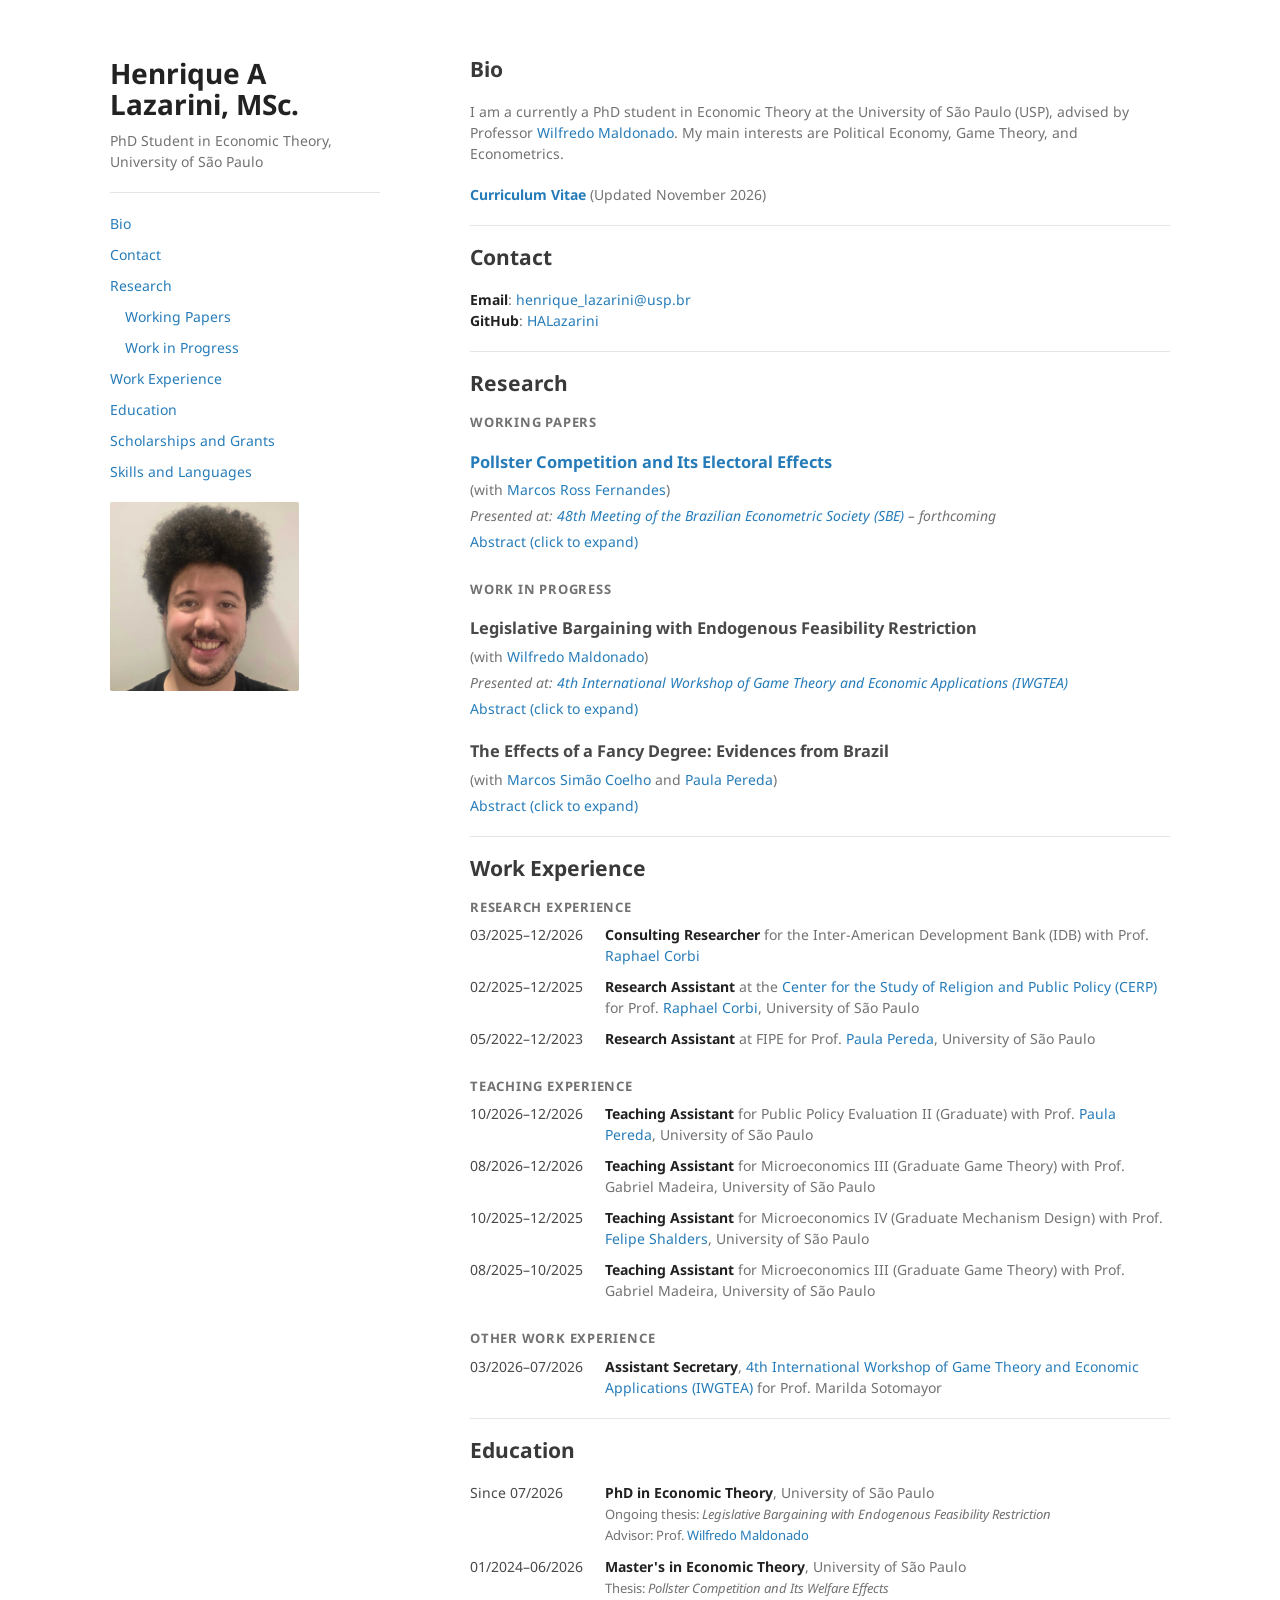
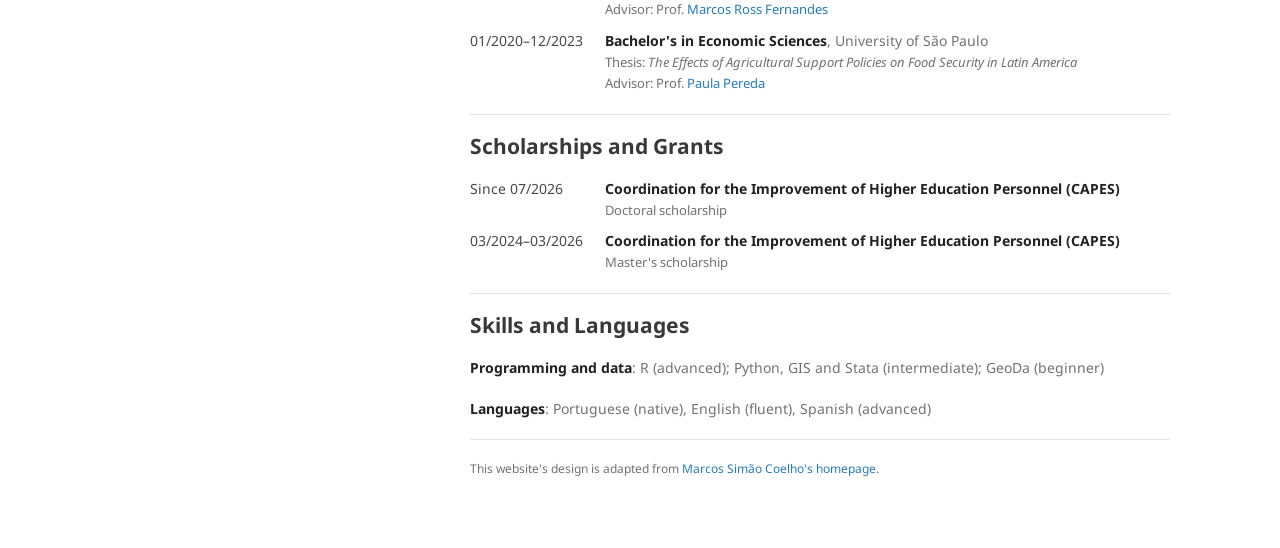
==== index.html @ 3ca2d416 "Add files via upload" ====
<!DOCTYPE html>
<html lang="en">
<head>
  <meta charset="UTF-8">
  <meta http-equiv="x-ua-compatible" content="IE=edge">
  <meta name="viewport" content="width=device-width,initial-scale=1">
  <title>Henrique Albuquerque Lazarini | Economics, University of São Paulo</title>
  <meta name="description" content="Henrique Albuquerque Lazarini (Henrique Lazarini), PhD student in Economic Theory at the University of São Paulo.">
  <meta name="author" content="Henrique Albuquerque Lazarini">
  <link rel="canonical" href="https://halazarini.github.io/">

  <!-- Link previews (WhatsApp, LinkedIn, e-mail, etc.) -->
  <meta property="og:type" content="profile">
  <meta property="og:title" content="Henrique Albuquerque Lazarini | Economics">
  <meta property="og:description" content="PhD student in Economic Theory at the University of São Paulo.">
  <meta property="og:url" content="https://halazarini.github.io/">
  <meta property="og:image" content="https://halazarini.github.io/images/photo.jpg">
  <meta property="og:image:alt" content="Photo of Henrique Albuquerque Lazarini">
  <meta property="og:locale" content="en_US">
  <meta property="profile:first_name" content="Henrique">
  <meta property="profile:last_name" content="Albuquerque Lazarini">
  <meta name="twitter:card" content="summary">

  <!-- Structured data: tells search engines this page is about a person, and which name variants refer to the same person -->
  <script type="application/ld+json">
  {
    "@context": "https://schema.org",
    "@type": "ProfilePage",
    "url": "https://halazarini.github.io/",
    "mainEntity": {
      "@type": "Person",
      "name": "Henrique Albuquerque Lazarini",
      "alternateName": ["Henrique Lazarini", "Henrique A. Lazarini", "Henrique A Lazarini"],
      "givenName": "Henrique",
      "additionalName": "Albuquerque",
      "familyName": "Lazarini",
      "url": "https://halazarini.github.io/",
      "image": "https://halazarini.github.io/images/photo.jpg",
      "email": "mailto:henrique_lazarini@usp.br",
      "jobTitle": "PhD student in Economic Theory",
      "affiliation": {
        "@type": "CollegeOrUniversity",
        "name": "University of São Paulo",
        "alternateName": "USP",
        "url": "https://www.usp.br/"
      },
      "sameAs": ["https://github.com/HALazarini"]
    }
  }
  </script>
  <link rel="preconnect" href="https://fonts.googleapis.com">
  <link rel="preconnect" href="https://fonts.gstatic.com" crossorigin>
  <link rel="stylesheet" href="https://fonts.googleapis.com/css2?family=Noto+Sans:ital,wght@0,400;0,700;1,400;1,700&display=swap">
  <link rel="stylesheet" href="css/style.css">
</head>
<body>
<div class="wrapper">

  <!-- ================= SIDEBAR ================= -->
  <header>
    <h1>Henrique A<br>Lazarini, MSc.</h1>
    <p class="subtitle">PhD Student in Economic Theory, University of São Paulo</p>
    <hr>
    <p class="contactinfo"><a href="#bio">Bio</a></p>
    <p class="contactinfo"><a href="#contact">Contact</a></p>
    <p class="contactinfo"><a href="#research">Research</a></p>
    <p class="contactinfo sub"><a href="#workingpapers">Working Papers</a></p>
    <p class="contactinfo sub"><a href="#workinprogress">Work in Progress</a></p>
    <p class="contactinfo"><a href="#workexperience">Work Experience</a></p>
    <p class="contactinfo"><a href="#education">Education</a></p>
    <p class="contactinfo"><a href="#grants">Scholarships and Grants</a></p>
    <p class="lastcontactinfo"><a href="#skills">Skills and Languages</a></p>
    <!-- Put your photo at images/photo.jpg; the placeholder shows until then. -->
    <img class="headshot" src="images/photo.jpg" alt="Photo of Henrique Albuquerque Lazarini"
         onerror="this.onerror=null; this.src='images/photo-placeholder.svg';">
  </header>

  <!-- ================= CONTENT ================= -->
  <section>

    <h2 id="bio">Bio</h2>
    <!-- ===== WRITE YOUR BIO HERE ===== -->
    <p>I am a currently a PhD student in Economic Theory at the University of São Paulo (USP), advised by Professor <a href="https://sites.google.com/site/wilfredoflmaldonado/">Wilfredo Maldonado</a>. My main interests are Political Economy, Game Theory, and Econometrics.</p>
    </p></p>
    <p><strong><a href="https://drive.google.com/file/d/1XtCgX0WB6j9g_OZcpE9OAPvEOM532tFK/view?usp=drive_link" target="_blank">Curriculum Vitae</a></strong> (Updated November 2026)</p>

    <hr>

    <h2 id="contact">Contact</h2>
    <p>
      <strong>Email</strong>: <a href="mailto:henrique_lazarini@usp.br">henrique_lazarini@usp.br</a><br>
      <strong>GitHub</strong>: <a href="https://github.com/HALazarini">HALazarini</a>
    </p>

    <hr>

    <h2 id="research">Research</h2>

    <h3 class="subhead" id="workingpapers">Working Papers</h3>

    <div class="paper">
      <h4><a href="https://drive.google.com/file/d/1AymJAS8ayGj6aJN8TbEg-DehqM7tTcoS/view?usp=sharing" target="_blank">Pollster Competition and Its Electoral Effects</a></h4>
      <p>(with <a href="https://sites.google.com/site/mrossfernandes/home">Marcos Ross Fernandes</a>)</p>
      <p><em>Presented at: <a href="https://sbe.org.br/en/encontros/48">48th Meeting of the Brazilian Econometric Society (SBE)</a> – forthcoming</em></p>
      <p><button class="abs-toggle" aria-expanded="false" aria-controls="abs-pollster">Abstract<span class="hint"> (click to expand)</span></button><span class="abstract" id="abs-pollster">: Pollsters are often cited as main players during campaigns and as major trendsetters for electoral outcomes, but little study has been made to understand how they affected by market-forces. In this paper, we provide a partial equilibrium model to study how individual pollsters make rational decisions to maximize profit in response to market structures and how those decisions affect overall poll precision. We show that market equilibrium is not always efficient, especially in the presence of asymmetric cost parameters or correlation among polls. We analyze a policy intervention in which a minimum level of precision is required for polls to hit the market, and conclude that it can have significant effects on reallocating welfare, increasing efficiency, and changing market concentration. We then introduce the behavioral element of correlation neglect and show that there are parameters under which it induces pollsters to make more precise polls and ultimately increase welfare.<br>JEL Codes: D83, D72, D40.</span></p>
    </div>

    <h3 class="subhead" id="workinprogress">Work in Progress</h3>

    <div class="paper">
      <h4>Legislative Bargaining with Endogenous Feasibility Restriction</h4>
      <p>(with <a href="https://sites.google.com/site/wilfredoflmaldonado/">Wilfredo Maldonado</a>)</p>
      <p><em>Presented at: <a href="https://www.iwgtea.fea.usp.br/">4th International Workshop of Game Theory and Economic Applications (IWGTEA)</a></em></p>
      <p><button class="abs-toggle" aria-expanded="false" aria-controls="abs-legislative">Abstract<span class="hint"> (click to expand)</span></button><span class="abstract" id="abs-legislative">: This study proposes a legislative bargaining model in which allocations impact growth, hence impacting the size of the available budget in the future. Compared to the original bargaining models (Baron and Ferejohn, 1989; Baron, 1996; Rubinstein, 1982; Banks and Duggan, 2000), this model has three main contributions: it allows for the political process to impact growth, and it explains both small proposer premium and the existence of supermajorities. A simple example is provided to show that this framework can have small proposer premiums and supermajorities. A generalized version of the model is characterized, and under certain hypothesis equilibrium is proven to exist. Some conditions are described under which the solution might be unique. Extensions are also suggested. To the best of our knowledge, this model is the first to explicitly endogenize growth as a result of game-theoretic political interaction.<br>JEL Codes: D72, O43, D61, D71.</span></p>
    </div>

    <div class="paper">
      <h4>The Effects of a Fancy Degree: Evidences from Brazil</h4>
      <p>(with <a href="https://marcosscoelho.github.io/">Marcos Simão Coelho</a> and <a href="https://sites.google.com/site/paulapereda/home">Paula Pereda</a>)</p>
      <p><button class="abs-toggle" aria-expanded="false" aria-controls="abs-degree">Abstract<span class="hint"> (click to expand)</span></button><span class="abstract" id="abs-degree">: The value of higher education can be perceived through many different lenses. While there are important results on human capital accumulation and network connections, we propose studying the effects derived solely from graduating from a renowned university - a “prestige effect”. We use novel data to exploit the incorporation of the Engineering School of Lorena by the University of Sao Paulo, one of the most renowned universities in Latin America, in 2006; allowing us to compare the career paths of individuals who had been selected through the same screening procedure while entering university and were trained by the same pool of professors, but ended up receiving different degrees after graduating depending on whether they graduated before or after the incorporation. We propose a regression discontinuity design to compare the lifetime earnings of students that graduated close to the incorporation, and also apply an event study to understand possible heterogeneous effects over time. We expect to show that a renowned degree gives a good head-start in the graduate's early career, but since individuals in the control and treatment groups are not systematically different regarding background or human capital, their earnings should show some signs of convergence in their late career.<br>JEL Codes: I23, C24.</span></p>
    </div>

    <hr>

    <h2 id="workexperience">Work Experience</h2>

    <h3 class="subhead" id="experience">Research Experience</h3>
    <ul class="entries">
      <li><span class="year">03/2025–12/2026</span><div><strong>Consulting Researcher</strong> for the Inter-American Development Bank (IDB) with Prof. <a href="https://sites.google.com/site/raphaelcorbi/">Raphael Corbi</a></span></div></li>
      <li><span class="year">02/2025–12/2025</span><div><strong>Research Assistant</strong> at the <a href="https://sites.usp.br/cerp/">Center for the Study of Religion and Public Policy (CERP)</a> for Prof. <a href="https://sites.google.com/site/raphaelcorbi/">Raphael Corbi</a>, University of São Paulo</span></div></li>
      <li><span class="year">05/2022–12/2023</span><div><strong>Research Assistant</strong> at FIPE for Prof. <a href="https://sites.google.com/site/paulapereda/home">Paula Pereda</a>, University of São Paulo</span></div></li>
    </ul>

    <h3 class="subhead" id="teaching">Teaching Experience</h3>
    <ul class="entries">
      <li><span class="year">10/2026–12/2026</span><div><strong>Teaching Assistant</strong> for Public Policy Evaluation II (Graduate) with Prof. <a href="https://sites.google.com/site/paulapereda/home">Paula Pereda</a>, University of São Paulo</span></div></li>
      <li><span class="year">08/2026–12/2026</span><div><strong>Teaching Assistant</strong> for Microeconomics III (Graduate Game Theory) with Prof. Gabriel Madeira, University of São Paulo</span></div></li>
      <li><span class="year">10/2025–12/2025</span><div><strong>Teaching Assistant</strong> for Microeconomics IV (Graduate Mechanism Design) with Prof. <a href="https://sites.google.com/view/felipeshalders/home">Felipe Shalders</a>, University of São Paulo</span></div></li>
      <li><span class="year">08/2025–10/2025</span><div><strong>Teaching Assistant</strong> for Microeconomics III (Graduate Game Theory) with Prof. Gabriel Madeira, University of São Paulo</span></div></li>
    </ul>
    
    <h3 class="subhead" id="other">Other Work Experience</h3>
    <ul class="entries">
      <li><span class="year">03/2026–07/2026</span><div><strong>Assistant Secretary</strong>, <a href="https://www.iwgtea.fea.usp.br/">4th International Workshop of Game Theory and Economic Applications (IWGTEA)</a> for Prof. Marilda Sotomayor</span></div></li>
    </ul>

    <hr>

    <h2 id="education">Education</h2>
    <ul class="entries">
      <li><span class="year">Since 07/2026</span><div><strong>PhD in Economic Theory</strong>, University of São Paulo<br><span class="note">Ongoing thesis: <em>Legislative Bargaining with Endogenous Feasibility Restriction</em><br>Advisor: Prof. <a href="https://sites.google.com/site/wilfredoflmaldonado/">Wilfredo Maldonado</a></span></div></li>
      <li><span class="year">01/2024–06/2026</span><div><strong>Master's in Economic Theory</strong>, University of São Paulo<br><span class="note">Thesis: <em>Pollster Competition and Its Welfare Effects</em><br>Advisor: Prof. <a href="https://sites.google.com/site/mrossfernandes/home">Marcos Ross Fernandes</a></span></div></li>
      <li><span class="year">01/2020–12/2023</span><div><strong>Bachelor's in Economic Sciences</strong>, University of São Paulo<br><span class="note">Thesis: <em>The Effects of Agricultural Support Policies on Food Security in Latin America</em><br>Advisor: Prof. <a href="https://sites.google.com/site/paulapereda/home">Paula Pereda</a></span></div></li>
    </ul>

    <hr>

    <h2 id="grants">Scholarships and Grants</h2>
    <ul class="entries">
      <li><span class="year">Since 07/2026</span><div><strong>Coordination for the Improvement of Higher Education Personnel (CAPES)</strong><br><span class="note">Doctoral scholarship</span></div></li>
      <li><span class="year">03/2024–03/2026</span><div><strong>Coordination for the Improvement of Higher Education Personnel (CAPES)</strong><br><span class="note">Master's scholarship</span></div></li>
    </ul>

    <hr>

    <h2 id="skills">Skills and Languages</h2>
    <p>
      <strong>Programming and data</strong>: R (advanced); Python, GIS and Stata (intermediate); GeoDa (beginner)
    </p>
    <p>
      <strong>Languages</strong>: Portuguese (native), English (fluent), Spanish (advanced)
    </p>

    <hr>

    <p class="credits">This website's design is adapted from <a href="https://marcosscoelho.github.io/">Marcos Simão Coelho's homepage</a>.</p>

  </section>

  <footer></footer>
</div>
<script src="js/main.js"></script>
</body>
</html>
---- css/style.css ----
@charset "utf-8";

/* Layout and typography adapted from Gautam Rao's homepage
   (https://github.com/gautamrao/gautamrao.github.io), itself based on
   the GitHub Pages "Minimal" theme. */

body {
  background-color: #fff;
  padding: 50px;
  font: 400 14px/1.5 "Noto Sans", "Helvetica Neue", Helvetica, Arial, sans-serif;
  color: #727272;
}

h1, h2, h3, h4, h5, h6 { color: #222; margin: 0 0 20px; }
p, ul, ol, table, pre, dl { margin: 0 0 20px; }

h1, h2, h3 { line-height: 1.1; }
h1 { font-size: 28px; }
h2 { color: #393939; }
h3, h4, h5, h6 { color: #494949; }

a { color: #267cb9; text-decoration: none; }
a:hover, a:focus { color: #004466; }

strong { color: #222; font-weight: 700; }
small { font-size: 11px; }
img { max-width: 100%; }

hr { border: 0; background: #e5e5e5; height: 1px; margin: 20px 0; }

.wrapper { width: 1060px; margin: 0 auto; }

/* ---------- Left sidebar ---------- */

header {
  width: 270px;
  float: left;
  position: fixed;
  max-height: calc(100vh - 100px);
  overflow-y: auto;
  scrollbar-width: none;
  -webkit-font-smoothing: subpixel-antialiased;
}
header::-webkit-scrollbar { display: none; }

header h1 { margin-bottom: 10px; }
header .subtitle { margin: 0 0 20px; }

p.contactinfo { margin: 0 0 10px; }
p.lastcontactinfo { margin: 0 0 20px; }

header img.headshot { display: block; width: 70%; border-radius: 2px; }

/* ---------- Main content ---------- */

section { width: 700px; float: right; padding-bottom: 50px; }

/* Paper entries (same spacing as the original's inline styles) */
.paper h4 { font-size: 1.17em; margin: 20px 0 5px; }

/* Subcategory headings (e.g. "Working Papers" under "Research") */
h3.subhead {
  font-size: 13px;
  text-transform: uppercase;
  letter-spacing: 0.06em;
  color: #727272;
  margin: 30px 0 10px;
}
h2 + h3.subhead { margin-top: 0; }

/* Indented sub-items in the sidebar menu */
p.contactinfo.sub { margin-left: 15px; }
.paper p { margin: 0 0 5px; }

.abs-toggle {
  background: none;
  border: 0;
  padding: 0;
  font: inherit;
  color: #267cb9;
  cursor: pointer;
}
.abs-toggle:hover, .abs-toggle:focus { color: #004466; }
.abstract { display: none; }
.abstract.open { display: inline; }

/* CV-style list: year on the left, entry on the right */
ul.entries { list-style: none; padding: 0; margin: 0 0 20px; }
ul.entries li {
  display: grid;
  grid-template-columns: 120px 1fr;
  column-gap: 15px;
  margin-bottom: 10px;
}
ul.entries .year { color: #494949; white-space: nowrap; }
ul.entries .note { font-size: 13px; }

.credits { font-size: 12px; }

footer {
  width: 270px;
  float: left;
  position: fixed;
  bottom: 50px;
  -webkit-font-smoothing: subpixel-antialiased;
}

/* ---------- Responsive ---------- */

@media print, screen and (max-width: 1160px) {
  div.wrapper { width: auto; margin: 0; }
  header, section, footer { float: none; position: static; width: auto; }
  header { max-height: none; overflow: visible; }
  header img.headshot { width: 155px; }
  section {
    border: solid #e5e5e5;
    border-width: 1px 0;
    padding: 20px 0;
    margin: 0 0 20px;
  }
}

@media print, screen and (max-width: 720px) {
  body { overflow-wrap: break-word; }
}

@media print, screen and (max-width: 480px) {
  body { padding: 15px; }
  ul.entries li { grid-template-columns: 1fr; }
  ul.entries .year { font-size: 12px; }
}

@media print {
  body { padding: 0.4in; font-size: 12pt; color: #444; }
}
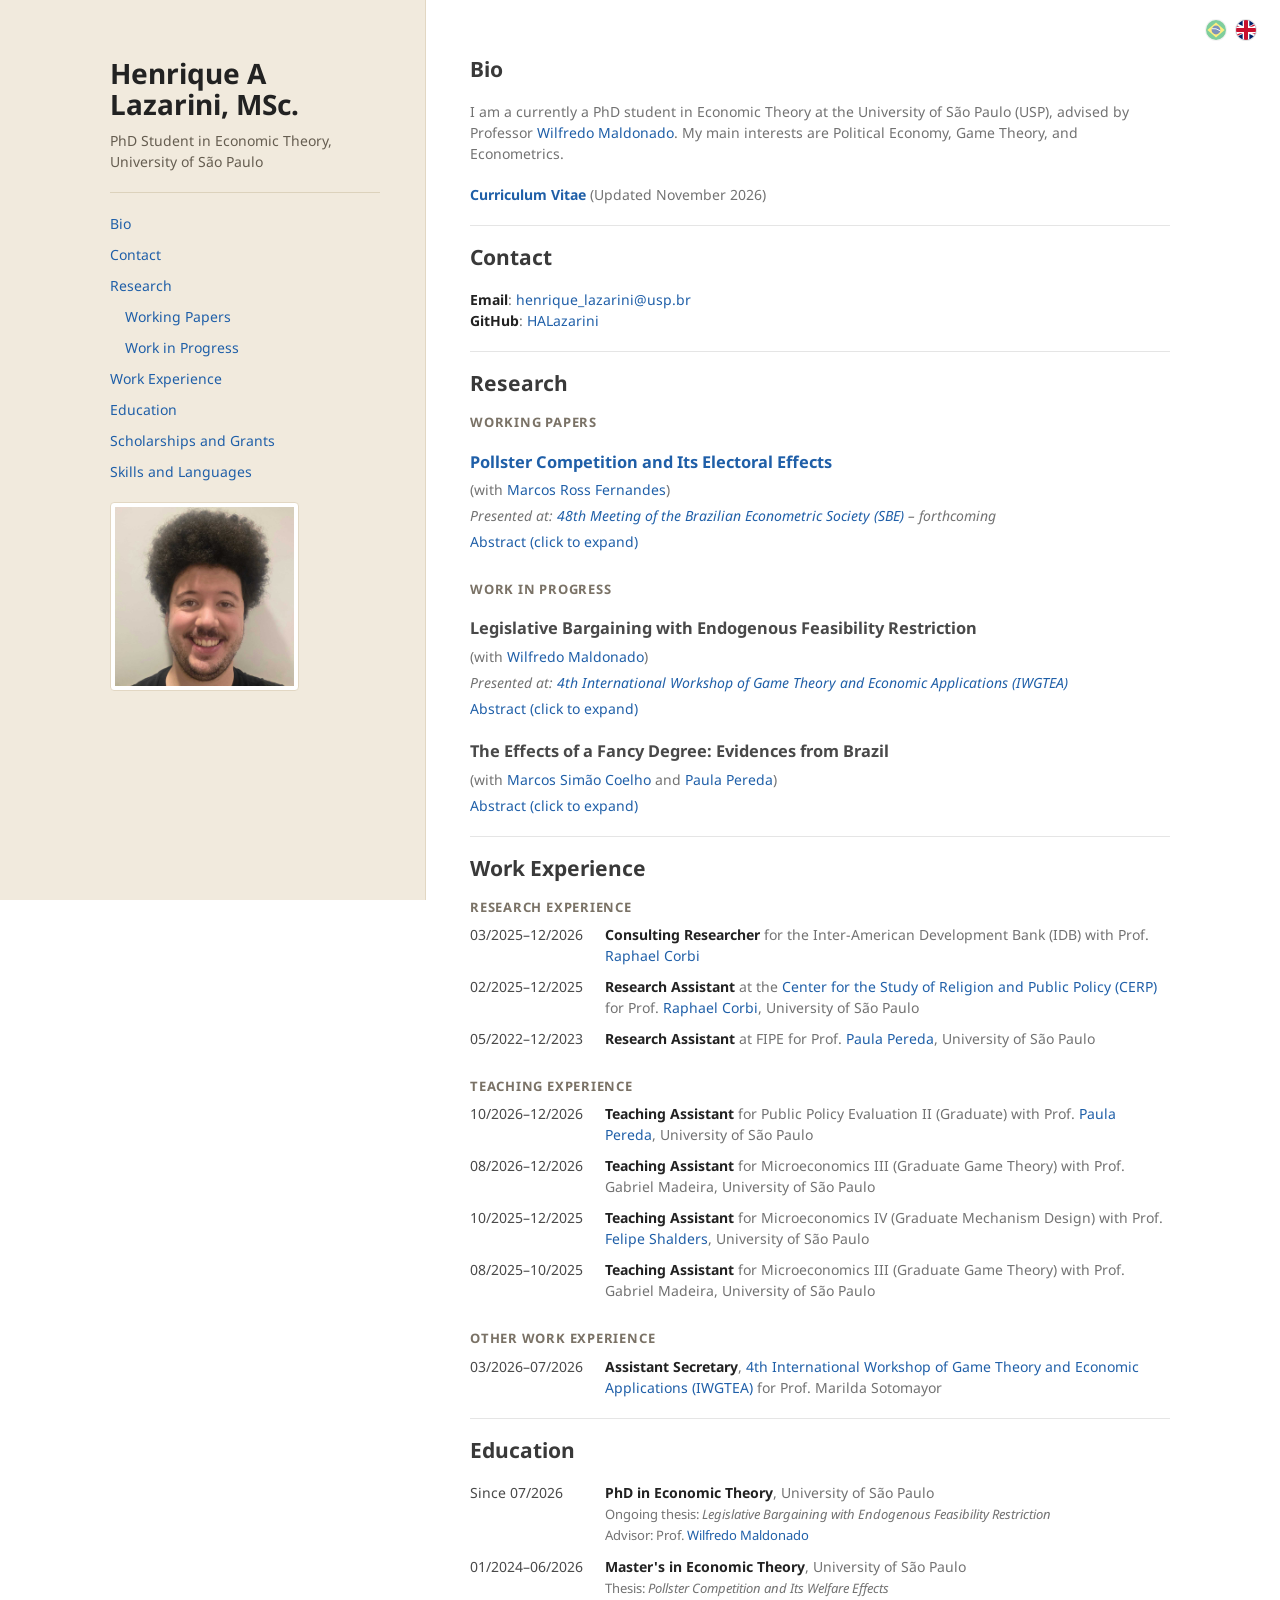
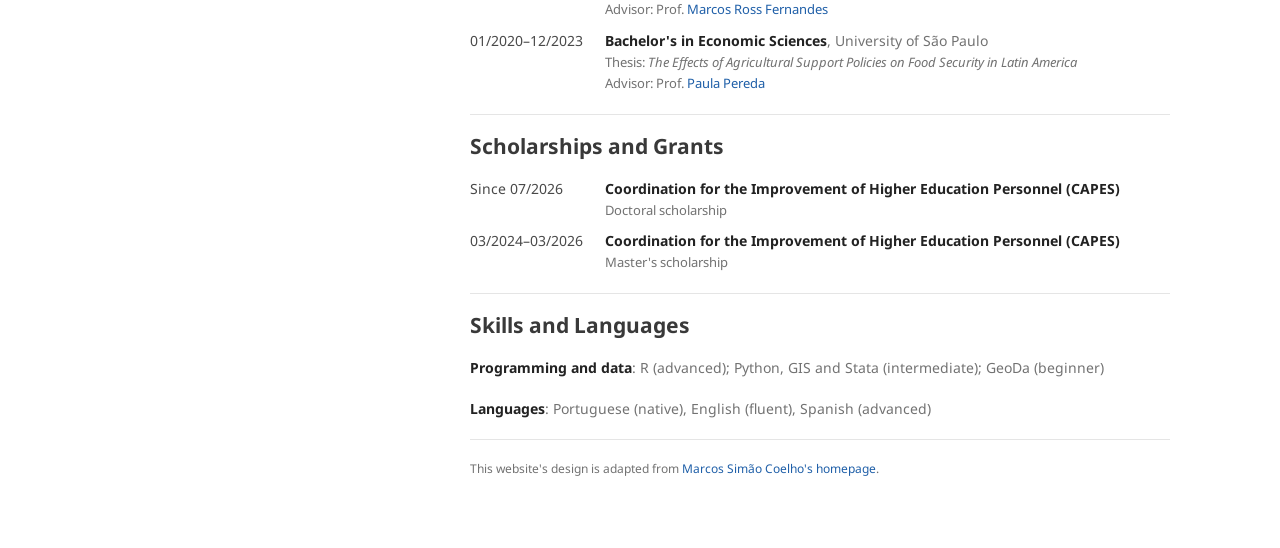
==== commit 60fe3863: "Add files via upload" ====
--- a/index.html
+++ b/index.html
@@ -1,184 +1,192 @@
-<!DOCTYPE html>
-<html lang="en">
-<head>
-  <meta charset="UTF-8">
-  <meta http-equiv="x-ua-compatible" content="IE=edge">
-  <meta name="viewport" content="width=device-width,initial-scale=1">
-  <title>Henrique Albuquerque Lazarini | Economics, University of São Paulo</title>
-  <meta name="description" content="Henrique Albuquerque Lazarini (Henrique Lazarini), PhD student in Economic Theory at the University of São Paulo.">
-  <meta name="author" content="Henrique Albuquerque Lazarini">
-  <link rel="canonical" href="https://halazarini.github.io/">
-
-  <!-- Link previews (WhatsApp, LinkedIn, e-mail, etc.) -->
-  <meta property="og:type" content="profile">
-  <meta property="og:title" content="Henrique Albuquerque Lazarini | Economics">
-  <meta property="og:description" content="PhD student in Economic Theory at the University of São Paulo.">
-  <meta property="og:url" content="https://halazarini.github.io/">
-  <meta property="og:image" content="https://halazarini.github.io/images/photo.jpg">
-  <meta property="og:image:alt" content="Photo of Henrique Albuquerque Lazarini">
-  <meta property="og:locale" content="en_US">
-  <meta property="profile:first_name" content="Henrique">
-  <meta property="profile:last_name" content="Albuquerque Lazarini">
-  <meta name="twitter:card" content="summary">
-
-  <!-- Structured data: tells search engines this page is about a person, and which name variants refer to the same person -->
-  <script type="application/ld+json">
-  {
-    "@context": "https://schema.org",
-    "@type": "ProfilePage",
-    "url": "https://halazarini.github.io/",
-    "mainEntity": {
-      "@type": "Person",
-      "name": "Henrique Albuquerque Lazarini",
-      "alternateName": ["Henrique Lazarini", "Henrique A. Lazarini", "Henrique A Lazarini"],
-      "givenName": "Henrique",
-      "additionalName": "Albuquerque",
-      "familyName": "Lazarini",
-      "url": "https://halazarini.github.io/",
-      "image": "https://halazarini.github.io/images/photo.jpg",
-      "email": "mailto:henrique_lazarini@usp.br",
-      "jobTitle": "PhD student in Economic Theory",
-      "affiliation": {
-        "@type": "CollegeOrUniversity",
-        "name": "University of São Paulo",
-        "alternateName": "USP",
-        "url": "https://www.usp.br/"
-      },
-      "sameAs": ["https://github.com/HALazarini"]
-    }
-  }
-  </script>
-  <link rel="preconnect" href="https://fonts.googleapis.com">
-  <link rel="preconnect" href="https://fonts.gstatic.com" crossorigin>
-  <link rel="stylesheet" href="https://fonts.googleapis.com/css2?family=Noto+Sans:ital,wght@0,400;0,700;1,400;1,700&display=swap">
-  <link rel="stylesheet" href="css/style.css">
-</head>
-<body>
-<div class="wrapper">
-
-  <!-- ================= SIDEBAR ================= -->
-  <header>
-    <h1>Henrique A<br>Lazarini, MSc.</h1>
-    <p class="subtitle">PhD Student in Economic Theory, University of São Paulo</p>
-    <hr>
-    <p class="contactinfo"><a href="#bio">Bio</a></p>
-    <p class="contactinfo"><a href="#contact">Contact</a></p>
-    <p class="contactinfo"><a href="#research">Research</a></p>
-    <p class="contactinfo sub"><a href="#workingpapers">Working Papers</a></p>
-    <p class="contactinfo sub"><a href="#workinprogress">Work in Progress</a></p>
-    <p class="contactinfo"><a href="#workexperience">Work Experience</a></p>
-    <p class="contactinfo"><a href="#education">Education</a></p>
-    <p class="contactinfo"><a href="#grants">Scholarships and Grants</a></p>
-    <p class="lastcontactinfo"><a href="#skills">Skills and Languages</a></p>
-    <!-- Put your photo at images/photo.jpg; the placeholder shows until then. -->
-    <img class="headshot" src="images/photo.jpg" alt="Photo of Henrique Albuquerque Lazarini"
-         onerror="this.onerror=null; this.src='images/photo-placeholder.svg';">
-  </header>
-
-  <!-- ================= CONTENT ================= -->
-  <section>
-
-    <h2 id="bio">Bio</h2>
-    <!-- ===== WRITE YOUR BIO HERE ===== -->
-    <p>I am a currently a PhD student in Economic Theory at the University of São Paulo (USP), advised by Professor <a href="https://sites.google.com/site/wilfredoflmaldonado/">Wilfredo Maldonado</a>. My main interests are Political Economy, Game Theory, and Econometrics.</p>
-    </p></p>
-    <p><strong><a href="https://drive.google.com/file/d/1XtCgX0WB6j9g_OZcpE9OAPvEOM532tFK/view?usp=drive_link" target="_blank">Curriculum Vitae</a></strong> (Updated November 2026)</p>
-
-    <hr>
-
-    <h2 id="contact">Contact</h2>
-    <p>
-      <strong>Email</strong>: <a href="mailto:henrique_lazarini@usp.br">henrique_lazarini@usp.br</a><br>
-      <strong>GitHub</strong>: <a href="https://github.com/HALazarini">HALazarini</a>
-    </p>
-
-    <hr>
-
-    <h2 id="research">Research</h2>
-
-    <h3 class="subhead" id="workingpapers">Working Papers</h3>
-
-    <div class="paper">
-      <h4><a href="https://drive.google.com/file/d/1AymJAS8ayGj6aJN8TbEg-DehqM7tTcoS/view?usp=sharing" target="_blank">Pollster Competition and Its Electoral Effects</a></h4>
-      <p>(with <a href="https://sites.google.com/site/mrossfernandes/home">Marcos Ross Fernandes</a>)</p>
-      <p><em>Presented at: <a href="https://sbe.org.br/en/encontros/48">48th Meeting of the Brazilian Econometric Society (SBE)</a> – forthcoming</em></p>
-      <p><button class="abs-toggle" aria-expanded="false" aria-controls="abs-pollster">Abstract<span class="hint"> (click to expand)</span></button><span class="abstract" id="abs-pollster">: Pollsters are often cited as main players during campaigns and as major trendsetters for electoral outcomes, but little study has been made to understand how they affected by market-forces. In this paper, we provide a partial equilibrium model to study how individual pollsters make rational decisions to maximize profit in response to market structures and how those decisions affect overall poll precision. We show that market equilibrium is not always efficient, especially in the presence of asymmetric cost parameters or correlation among polls. We analyze a policy intervention in which a minimum level of precision is required for polls to hit the market, and conclude that it can have significant effects on reallocating welfare, increasing efficiency, and changing market concentration. We then introduce the behavioral element of correlation neglect and show that there are parameters under which it induces pollsters to make more precise polls and ultimately increase welfare.<br>JEL Codes: D83, D72, D40.</span></p>
-    </div>
-
-    <h3 class="subhead" id="workinprogress">Work in Progress</h3>
-
-    <div class="paper">
-      <h4>Legislative Bargaining with Endogenous Feasibility Restriction</h4>
-      <p>(with <a href="https://sites.google.com/site/wilfredoflmaldonado/">Wilfredo Maldonado</a>)</p>
-      <p><em>Presented at: <a href="https://www.iwgtea.fea.usp.br/">4th International Workshop of Game Theory and Economic Applications (IWGTEA)</a></em></p>
-      <p><button class="abs-toggle" aria-expanded="false" aria-controls="abs-legislative">Abstract<span class="hint"> (click to expand)</span></button><span class="abstract" id="abs-legislative">: This study proposes a legislative bargaining model in which allocations impact growth, hence impacting the size of the available budget in the future. Compared to the original bargaining models (Baron and Ferejohn, 1989; Baron, 1996; Rubinstein, 1982; Banks and Duggan, 2000), this model has three main contributions: it allows for the political process to impact growth, and it explains both small proposer premium and the existence of supermajorities. A simple example is provided to show that this framework can have small proposer premiums and supermajorities. A generalized version of the model is characterized, and under certain hypothesis equilibrium is proven to exist. Some conditions are described under which the solution might be unique. Extensions are also suggested. To the best of our knowledge, this model is the first to explicitly endogenize growth as a result of game-theoretic political interaction.<br>JEL Codes: D72, O43, D61, D71.</span></p>
-    </div>
-
-    <div class="paper">
-      <h4>The Effects of a Fancy Degree: Evidences from Brazil</h4>
-      <p>(with <a href="https://marcosscoelho.github.io/">Marcos Simão Coelho</a> and <a href="https://sites.google.com/site/paulapereda/home">Paula Pereda</a>)</p>
-      <p><button class="abs-toggle" aria-expanded="false" aria-controls="abs-degree">Abstract<span class="hint"> (click to expand)</span></button><span class="abstract" id="abs-degree">: The value of higher education can be perceived through many different lenses. While there are important results on human capital accumulation and network connections, we propose studying the effects derived solely from graduating from a renowned university - a “prestige effect”. We use novel data to exploit the incorporation of the Engineering School of Lorena by the University of Sao Paulo, one of the most renowned universities in Latin America, in 2006; allowing us to compare the career paths of individuals who had been selected through the same screening procedure while entering university and were trained by the same pool of professors, but ended up receiving different degrees after graduating depending on whether they graduated before or after the incorporation. We propose a regression discontinuity design to compare the lifetime earnings of students that graduated close to the incorporation, and also apply an event study to understand possible heterogeneous effects over time. We expect to show that a renowned degree gives a good head-start in the graduate's early career, but since individuals in the control and treatment groups are not systematically different regarding background or human capital, their earnings should show some signs of convergence in their late career.<br>JEL Codes: I23, C24.</span></p>
-    </div>
-
-    <hr>
-
-    <h2 id="workexperience">Work Experience</h2>
-
-    <h3 class="subhead" id="experience">Research Experience</h3>
-    <ul class="entries">
-      <li><span class="year">03/2025–12/2026</span><div><strong>Consulting Researcher</strong> for the Inter-American Development Bank (IDB) with Prof. <a href="https://sites.google.com/site/raphaelcorbi/">Raphael Corbi</a></span></div></li>
-      <li><span class="year">02/2025–12/2025</span><div><strong>Research Assistant</strong> at the <a href="https://sites.usp.br/cerp/">Center for the Study of Religion and Public Policy (CERP)</a> for Prof. <a href="https://sites.google.com/site/raphaelcorbi/">Raphael Corbi</a>, University of São Paulo</span></div></li>
-      <li><span class="year">05/2022–12/2023</span><div><strong>Research Assistant</strong> at FIPE for Prof. <a href="https://sites.google.com/site/paulapereda/home">Paula Pereda</a>, University of São Paulo</span></div></li>
-    </ul>
-
-    <h3 class="subhead" id="teaching">Teaching Experience</h3>
-    <ul class="entries">
-      <li><span class="year">10/2026–12/2026</span><div><strong>Teaching Assistant</strong> for Public Policy Evaluation II (Graduate) with Prof. <a href="https://sites.google.com/site/paulapereda/home">Paula Pereda</a>, University of São Paulo</span></div></li>
-      <li><span class="year">08/2026–12/2026</span><div><strong>Teaching Assistant</strong> for Microeconomics III (Graduate Game Theory) with Prof. Gabriel Madeira, University of São Paulo</span></div></li>
-      <li><span class="year">10/2025–12/2025</span><div><strong>Teaching Assistant</strong> for Microeconomics IV (Graduate Mechanism Design) with Prof. <a href="https://sites.google.com/view/felipeshalders/home">Felipe Shalders</a>, University of São Paulo</span></div></li>
-      <li><span class="year">08/2025–10/2025</span><div><strong>Teaching Assistant</strong> for Microeconomics III (Graduate Game Theory) with Prof. Gabriel Madeira, University of São Paulo</span></div></li>
-    </ul>
-    
-    <h3 class="subhead" id="other">Other Work Experience</h3>
-    <ul class="entries">
-      <li><span class="year">03/2026–07/2026</span><div><strong>Assistant Secretary</strong>, <a href="https://www.iwgtea.fea.usp.br/">4th International Workshop of Game Theory and Economic Applications (IWGTEA)</a> for Prof. Marilda Sotomayor</span></div></li>
-    </ul>
-
-    <hr>
-
-    <h2 id="education">Education</h2>
-    <ul class="entries">
-      <li><span class="year">Since 07/2026</span><div><strong>PhD in Economic Theory</strong>, University of São Paulo<br><span class="note">Ongoing thesis: <em>Legislative Bargaining with Endogenous Feasibility Restriction</em><br>Advisor: Prof. <a href="https://sites.google.com/site/wilfredoflmaldonado/">Wilfredo Maldonado</a></span></div></li>
-      <li><span class="year">01/2024–06/2026</span><div><strong>Master's in Economic Theory</strong>, University of São Paulo<br><span class="note">Thesis: <em>Pollster Competition and Its Welfare Effects</em><br>Advisor: Prof. <a href="https://sites.google.com/site/mrossfernandes/home">Marcos Ross Fernandes</a></span></div></li>
-      <li><span class="year">01/2020–12/2023</span><div><strong>Bachelor's in Economic Sciences</strong>, University of São Paulo<br><span class="note">Thesis: <em>The Effects of Agricultural Support Policies on Food Security in Latin America</em><br>Advisor: Prof. <a href="https://sites.google.com/site/paulapereda/home">Paula Pereda</a></span></div></li>
-    </ul>
-
-    <hr>
-
-    <h2 id="grants">Scholarships and Grants</h2>
-    <ul class="entries">
-      <li><span class="year">Since 07/2026</span><div><strong>Coordination for the Improvement of Higher Education Personnel (CAPES)</strong><br><span class="note">Doctoral scholarship</span></div></li>
-      <li><span class="year">03/2024–03/2026</span><div><strong>Coordination for the Improvement of Higher Education Personnel (CAPES)</strong><br><span class="note">Master's scholarship</span></div></li>
-    </ul>
-
-    <hr>
-
-    <h2 id="skills">Skills and Languages</h2>
-    <p>
-      <strong>Programming and data</strong>: R (advanced); Python, GIS and Stata (intermediate); GeoDa (beginner)
-    </p>
-    <p>
-      <strong>Languages</strong>: Portuguese (native), English (fluent), Spanish (advanced)
-    </p>
-
-    <hr>
-
-    <p class="credits">This website's design is adapted from <a href="https://marcosscoelho.github.io/">Marcos Simão Coelho's homepage</a>.</p>
-
-  </section>
-
-  <footer></footer>
-</div>
-<script src="js/main.js"></script>
-</body>
-</html>
+<!DOCTYPE html>
+<html lang="en">
+<head>
+  <meta charset="UTF-8">
+  <meta http-equiv="x-ua-compatible" content="IE=edge">
+  <meta name="viewport" content="width=device-width,initial-scale=1">
+  <title>Henrique Albuquerque Lazarini | Economics, University of São Paulo</title>
+  <meta name="description" content="Henrique Albuquerque Lazarini (Henrique Lazarini), PhD student in Economic Theory at the University of São Paulo.">
+  <meta name="author" content="Henrique Albuquerque Lazarini">
+  <link rel="canonical" href="https://halazarini.github.io/">
+  <!-- Language versions: English (this file) and Portuguese (pt/index.html). Keep both in sync when editing. -->
+  <link rel="alternate" hreflang="en" href="https://halazarini.github.io/">
+  <link rel="alternate" hreflang="pt-BR" href="https://halazarini.github.io/pt/">
+  <link rel="alternate" hreflang="x-default" href="https://halazarini.github.io/">
+
+  <!-- Link previews (WhatsApp, LinkedIn, e-mail, etc.) -->
+  <meta property="og:type" content="profile">
+  <meta property="og:title" content="Henrique Albuquerque Lazarini | Economics">
+  <meta property="og:description" content="PhD student in Economic Theory at the University of São Paulo.">
+  <meta property="og:url" content="https://halazarini.github.io/">
+  <meta property="og:image" content="https://halazarini.github.io/images/photo.jpg">
+  <meta property="og:image:alt" content="Photo of Henrique Albuquerque Lazarini">
+  <meta property="og:locale" content="en_US">
+  <meta property="profile:first_name" content="Henrique">
+  <meta property="profile:last_name" content="Albuquerque Lazarini">
+  <meta name="twitter:card" content="summary">
+
+  <!-- Structured data: tells search engines this page is about a person, and which name variants refer to the same person -->
+  <script type="application/ld+json">
+  {
+    "@context": "https://schema.org",
+    "@type": "ProfilePage",
+    "url": "https://halazarini.github.io/",
+    "mainEntity": {
+      "@type": "Person",
+      "name": "Henrique Albuquerque Lazarini",
+      "alternateName": ["Henrique Lazarini", "Henrique A. Lazarini", "Henrique A Lazarini"],
+      "givenName": "Henrique",
+      "additionalName": "Albuquerque",
+      "familyName": "Lazarini",
+      "url": "https://halazarini.github.io/",
+      "image": "https://halazarini.github.io/images/photo.jpg",
+      "email": "mailto:henrique_lazarini@usp.br",
+      "jobTitle": "PhD student in Economic Theory",
+      "affiliation": {
+        "@type": "CollegeOrUniversity",
+        "name": "University of São Paulo",
+        "alternateName": "USP",
+        "url": "https://www.usp.br/"
+      },
+      "sameAs": ["https://github.com/HALazarini"]
+    }
+  }
+  </script>
+  <link rel="preconnect" href="https://fonts.googleapis.com">
+  <link rel="preconnect" href="https://fonts.gstatic.com" crossorigin>
+  <link rel="stylesheet" href="https://fonts.googleapis.com/css2?family=Noto+Sans:ital,wght@0,400;0,700;1,400;1,700&display=swap">
+  <link rel="stylesheet" href="css/style.css">
+</head>
+<body>
+<!-- Language toggle (top-right corner) -->
+<nav class="lang-toggle" aria-label="Language">
+  <a href="pt/index.html" hreflang="pt-BR" lang="pt-BR" aria-label="Português" title="Português"><img src="images/flag-br.svg" alt=""></a>
+  <a href="index.html" hreflang="en" aria-label="English" title="English" aria-current="true"><img src="images/flag-en.svg" alt=""></a>
+</nav>
+<div class="wrapper">
+
+  <!-- ================= SIDEBAR ================= -->
+  <header>
+    <h1>Henrique A<br>Lazarini, MSc.</h1>
+    <p class="subtitle">PhD Student in Economic Theory, University of São Paulo</p>
+    <hr>
+    <p class="contactinfo"><a href="#bio">Bio</a></p>
+    <p class="contactinfo"><a href="#contact">Contact</a></p>
+    <p class="contactinfo"><a href="#research">Research</a></p>
+    <p class="contactinfo sub"><a href="#workingpapers">Working Papers</a></p>
+    <p class="contactinfo sub"><a href="#workinprogress">Work in Progress</a></p>
+    <p class="contactinfo"><a href="#workexperience">Work Experience</a></p>
+    <p class="contactinfo"><a href="#education">Education</a></p>
+    <p class="contactinfo"><a href="#grants">Scholarships and Grants</a></p>
+    <p class="lastcontactinfo"><a href="#skills">Skills and Languages</a></p>
+    <!-- Put your photo at images/photo.jpg; the placeholder shows until then. -->
+    <img class="headshot" src="images/photo.jpg" alt="Photo of Henrique Albuquerque Lazarini"
+         onerror="this.onerror=null; this.src='images/photo-placeholder.svg';">
+  </header>
+
+  <!-- ================= CONTENT ================= -->
+  <section>
+
+    <h2 id="bio">Bio</h2>
+    <!-- ===== WRITE YOUR BIO HERE ===== -->
+    <p>I am a currently a PhD student in Economic Theory at the University of São Paulo (USP), advised by Professor <a href="https://sites.google.com/site/wilfredoflmaldonado/">Wilfredo Maldonado</a>. My main interests are Political Economy, Game Theory, and Econometrics.</p>
+    <p><strong><a href="https://drive.google.com/file/d/1XtCgX0WB6j9g_OZcpE9OAPvEOM532tFK/view?usp=drive_link" target="_blank">Curriculum Vitae</a></strong> (Updated November 2026)</p>
+
+    <hr>
+
+    <h2 id="contact">Contact</h2>
+    <p>
+      <strong>Email</strong>: <a href="mailto:henrique_lazarini@usp.br">henrique_lazarini@usp.br</a><br>
+      <strong>GitHub</strong>: <a href="https://github.com/HALazarini">HALazarini</a>
+    </p>
+
+    <hr>
+
+    <h2 id="research">Research</h2>
+
+    <h3 class="subhead" id="workingpapers">Working Papers</h3>
+
+    <div class="paper">
+      <h4><a href="https://drive.google.com/file/d/1AymJAS8ayGj6aJN8TbEg-DehqM7tTcoS/view?usp=sharing" target="_blank">Pollster Competition and Its Electoral Effects</a></h4>
+      <p>(with <a href="https://sites.google.com/site/mrossfernandes/home">Marcos Ross Fernandes</a>)</p>
+      <p><em>Presented at: <a href="https://sbe.org.br/en/encontros/48">48th Meeting of the Brazilian Econometric Society (SBE)</a> – forthcoming</em></p>
+      <p><button class="abs-toggle" aria-expanded="false" aria-controls="abs-pollster">Abstract<span class="hint"> (click to expand)</span></button><span class="abstract" id="abs-pollster">: Pollsters are often cited as main players during campaigns and as major trendsetters for electoral outcomes, but little study has been made to understand how they affected by market-forces. In this paper, we provide a partial equilibrium model to study how individual pollsters make rational decisions to maximize profit in response to market structures and how those decisions affect overall poll precision. We show that market equilibrium is not always efficient, especially in the presence of asymmetric cost parameters or correlation among polls. We analyze a policy intervention in which a minimum level of precision is required for polls to hit the market, and conclude that it can have significant effects on reallocating welfare, increasing efficiency, and changing market concentration. We then introduce the behavioral element of correlation neglect and show that there are parameters under which it induces pollsters to make more precise polls and ultimately increase welfare.<br>JEL Codes: D83, D72, D40.</span></p>
+    </div>
+
+    <h3 class="subhead" id="workinprogress">Work in Progress</h3>
+
+    <div class="paper">
+      <h4>Legislative Bargaining with Endogenous Feasibility Restriction</h4>
+      <p>(with <a href="https://sites.google.com/site/wilfredoflmaldonado/">Wilfredo Maldonado</a>)</p>
+      <p><em>Presented at: <a href="https://www.iwgtea.fea.usp.br/">4th International Workshop of Game Theory and Economic Applications (IWGTEA)</a></em></p>
+      <p><button class="abs-toggle" aria-expanded="false" aria-controls="abs-legislative">Abstract<span class="hint"> (click to expand)</span></button><span class="abstract" id="abs-legislative">: This study proposes a legislative bargaining model in which allocations impact growth, hence impacting the size of the available budget in the future. Compared to the original bargaining models (Baron and Ferejohn, 1989; Baron, 1996; Rubinstein, 1982; Banks and Duggan, 2000), this model has three main contributions: it allows for the political process to impact growth, and it explains both small proposer premium and the existence of supermajorities. A simple example is provided to show that this framework can have small proposer premiums and supermajorities. A generalized version of the model is characterized, and under certain hypothesis equilibrium is proven to exist. Some conditions are described under which the solution might be unique. Extensions are also suggested. To the best of our knowledge, this model is the first to explicitly endogenize growth as a result of game-theoretic political interaction.<br>JEL Codes: D72, O43, D61, D71.</span></p>
+    </div>
+
+    <div class="paper">
+      <h4>The Effects of a Fancy Degree: Evidences from Brazil</h4>
+      <p>(with <a href="https://marcosscoelho.github.io/">Marcos Simão Coelho</a> and <a href="https://sites.google.com/site/paulapereda/home">Paula Pereda</a>)</p>
+      <p><button class="abs-toggle" aria-expanded="false" aria-controls="abs-degree">Abstract<span class="hint"> (click to expand)</span></button><span class="abstract" id="abs-degree">: The value of higher education can be perceived through many different lenses. While there are important results on human capital accumulation and network connections, we propose studying the effects derived solely from graduating from a renowned university - a “prestige effect”. We use novel data to exploit the incorporation of the Engineering School of Lorena by the University of Sao Paulo, one of the most renowned universities in Latin America, in 2006; allowing us to compare the career paths of individuals who had been selected through the same screening procedure while entering university and were trained by the same pool of professors, but ended up receiving different degrees after graduating depending on whether they graduated before or after the incorporation. We propose a regression discontinuity design to compare the lifetime earnings of students that graduated close to the incorporation, and also apply an event study to understand possible heterogeneous effects over time. We expect to show that a renowned degree gives a good head-start in the graduate's early career, but since individuals in the control and treatment groups are not systematically different regarding background or human capital, their earnings should show some signs of convergence in their late career.<br>JEL Codes: I23, C24.</span></p>
+    </div>
+
+    <hr>
+
+    <h2 id="workexperience">Work Experience</h2>
+
+    <h3 class="subhead" id="experience">Research Experience</h3>
+    <ul class="entries">
+      <li><span class="year">03/2025–12/2026</span><div><strong>Consulting Researcher</strong> for the Inter-American Development Bank (IDB) with Prof. <a href="https://sites.google.com/site/raphaelcorbi/">Raphael Corbi</a></span></div></li>
+      <li><span class="year">02/2025–12/2025</span><div><strong>Research Assistant</strong> at the <a href="https://sites.usp.br/cerp/">Center for the Study of Religion and Public Policy (CERP)</a> for Prof. <a href="https://sites.google.com/site/raphaelcorbi/">Raphael Corbi</a>, University of São Paulo</span></div></li>
+      <li><span class="year">05/2022–12/2023</span><div><strong>Research Assistant</strong> at FIPE for Prof. <a href="https://sites.google.com/site/paulapereda/home">Paula Pereda</a>, University of São Paulo</span></div></li>
+    </ul>
+
+    <h3 class="subhead" id="teaching">Teaching Experience</h3>
+    <ul class="entries">
+      <li><span class="year">10/2026–12/2026</span><div><strong>Teaching Assistant</strong> for Public Policy Evaluation II (Graduate) with Prof. <a href="https://sites.google.com/site/paulapereda/home">Paula Pereda</a>, University of São Paulo</span></div></li>
+      <li><span class="year">08/2026–12/2026</span><div><strong>Teaching Assistant</strong> for Microeconomics III (Graduate Game Theory) with Prof. Gabriel Madeira, University of São Paulo</span></div></li>
+      <li><span class="year">10/2025–12/2025</span><div><strong>Teaching Assistant</strong> for Microeconomics IV (Graduate Mechanism Design) with Prof. <a href="https://sites.google.com/view/felipeshalders/home">Felipe Shalders</a>, University of São Paulo</span></div></li>
+      <li><span class="year">08/2025–10/2025</span><div><strong>Teaching Assistant</strong> for Microeconomics III (Graduate Game Theory) with Prof. Gabriel Madeira, University of São Paulo</span></div></li>
+    </ul>
+    
+    <h3 class="subhead" id="other">Other Work Experience</h3>
+    <ul class="entries">
+      <li><span class="year">03/2026–07/2026</span><div><strong>Assistant Secretary</strong>, <a href="https://www.iwgtea.fea.usp.br/">4th International Workshop of Game Theory and Economic Applications (IWGTEA)</a> for Prof. Marilda Sotomayor</span></div></li>
+    </ul>
+
+    <hr>
+
+    <h2 id="education">Education</h2>
+    <ul class="entries">
+      <li><span class="year">Since 07/2026</span><div><strong>PhD in Economic Theory</strong>, University of São Paulo<br><span class="note">Ongoing thesis: <em>Legislative Bargaining with Endogenous Feasibility Restriction</em><br>Advisor: Prof. <a href="https://sites.google.com/site/wilfredoflmaldonado/">Wilfredo Maldonado</a></span></div></li>
+      <li><span class="year">01/2024–06/2026</span><div><strong>Master's in Economic Theory</strong>, University of São Paulo<br><span class="note">Thesis: <em>Pollster Competition and Its Welfare Effects</em><br>Advisor: Prof. <a href="https://sites.google.com/site/mrossfernandes/home">Marcos Ross Fernandes</a></span></div></li>
+      <li><span class="year">01/2020–12/2023</span><div><strong>Bachelor's in Economic Sciences</strong>, University of São Paulo<br><span class="note">Thesis: <em>The Effects of Agricultural Support Policies on Food Security in Latin America</em><br>Advisor: Prof. <a href="https://sites.google.com/site/paulapereda/home">Paula Pereda</a></span></div></li>
+    </ul>
+
+    <hr>
+
+    <h2 id="grants">Scholarships and Grants</h2>
+    <ul class="entries">
+      <li><span class="year">Since 07/2026</span><div><strong>Coordination for the Improvement of Higher Education Personnel (CAPES)</strong><br><span class="note">Doctoral scholarship</span></div></li>
+      <li><span class="year">03/2024–03/2026</span><div><strong>Coordination for the Improvement of Higher Education Personnel (CAPES)</strong><br><span class="note">Master's scholarship</span></div></li>
+    </ul>
+
+    <hr>
+
+    <h2 id="skills">Skills and Languages</h2>
+    <p>
+      <strong>Programming and data</strong>: R (advanced); Python, GIS and Stata (intermediate); GeoDa (beginner)
+    </p>
+    <p>
+      <strong>Languages</strong>: Portuguese (native), English (fluent), Spanish (advanced)
+    </p>
+
+    <hr>
+
+    <p class="credits">This website's design is adapted from <a href="https://marcosscoelho.github.io/">Marcos Simão Coelho's homepage</a>.</p>
+
+  </section>
+
+  <footer></footer>
+</div>
+<script src="js/main.js"></script>
+</body>
+</html>
--- a/css/style.css
+++ b/css/style.css
@@ -3,6 +3,16 @@
 /* Layout and typography adapted from Gautam Rao's homepage
    (https://github.com/gautamrao/gautamrao.github.io), itself based on
    the GitHub Pages "Minimal" theme. */
+
+/* ---------- Colors (change these to recolor the whole site) ---------- */
+:root {
+  --sidebar-bg: #f1eadd;      /* sand sidebar panel */
+  --sidebar-edge: #e2d7c3;    /* thin line on the panel's right edge */
+  --sidebar-rule: #dcd2bc;    /* divider line inside the sidebar */
+  --sidebar-text: #655d50;    /* subtitle text in the sidebar */
+  --link: #1f5fa8;            /* links: the ONLY blue on the page */
+  --link-hover: #0d3a6e;
+}
 
 body {
   background-color: #fff;
@@ -19,8 +29,8 @@
 h2 { color: #393939; }
 h3, h4, h5, h6 { color: #494949; }
 
-a { color: #267cb9; text-decoration: none; }
-a:hover, a:focus { color: #004466; }
+a { color: var(--link); text-decoration: none; }
+a:hover, a:focus { color: var(--link-hover); }
 
 strong { color: #222; font-weight: 700; }
 small { font-size: 11px; }
@@ -44,12 +54,36 @@
 header::-webkit-scrollbar { display: none; }
 
 header h1 { margin-bottom: 10px; }
-header .subtitle { margin: 0 0 20px; }
+header .subtitle { margin: 0 0 20px; color: var(--sidebar-text); }
+header hr { background: var(--sidebar-rule); }
+
+/* Sand panel behind the sidebar, running the full height of the window */
+body::before {
+  content: "";
+  position: fixed;
+  top: 0;
+  bottom: 0;
+  left: 0;
+  width: calc((100vw - 1060px) / 2 + 315px);
+  background: var(--sidebar-bg);
+  border-right: 1px solid var(--sidebar-edge);
+  z-index: -1;
+}
 
 p.contactinfo { margin: 0 0 10px; }
 p.lastcontactinfo { margin: 0 0 20px; }
 
-header img.headshot { display: block; width: 70%; border-radius: 2px; }
+/* Photo with an even white frame (padding + white background, so the
+   sidebar can't clip it the way it clipped the old shadow-based frame) */
+header img.headshot {
+  display: block;
+  box-sizing: border-box;
+  width: 70%;
+  padding: 4px;
+  background: #fff;
+  border: 1px solid var(--sidebar-edge);
+  border-radius: 4px;
+}
 
 /* ---------- Main content ---------- */
 
@@ -63,7 +97,7 @@
   font-size: 13px;
   text-transform: uppercase;
   letter-spacing: 0.06em;
-  color: #727272;
+  color: #7a7266;
   margin: 30px 0 10px;
 }
 h2 + h3.subhead { margin-top: 0; }
@@ -77,10 +111,10 @@
   border: 0;
   padding: 0;
   font: inherit;
-  color: #267cb9;
+  color: var(--link);
   cursor: pointer;
 }
-.abs-toggle:hover, .abs-toggle:focus { color: #004466; }
+.abs-toggle:hover, .abs-toggle:focus { color: var(--link-hover); }
 .abstract { display: none; }
 .abstract.open { display: inline; }
 
@@ -105,12 +139,46 @@
   -webkit-font-smoothing: subpixel-antialiased;
 }
 
+/* ---------- Language toggle (top-right flags) ---------- */
+
+.lang-toggle {
+  position: absolute;
+  top: 20px;
+  right: 24px;
+  display: flex;
+  gap: 10px;
+  z-index: 10;
+}
+.lang-toggle a {
+  display: block;
+  width: 20px;
+  height: 20px;
+  border-radius: 50%;
+  overflow: hidden;
+  box-shadow: 0 0 0 1px #e5e5e5;
+  opacity: 0.5;
+  transition: opacity 0.2s;
+}
+.lang-toggle a:hover,
+.lang-toggle a:focus,
+.lang-toggle a[aria-current] { opacity: 1; }
+.lang-toggle img { display: block; width: 100%; height: 100%; object-fit: cover; }
+
 /* ---------- Responsive ---------- */
 
 @media print, screen and (max-width: 1160px) {
   div.wrapper { width: auto; margin: 0; }
   header, section, footer { float: none; position: static; width: auto; }
-  header { max-height: none; overflow: visible; }
+  body::before { display: none; }
+  header {
+    max-height: none;
+    overflow: visible;
+    background: var(--sidebar-bg);
+    border: 1px solid var(--sidebar-edge);
+    border-radius: 4px;
+    padding: 20px;
+    margin-bottom: 20px;
+  }
   header img.headshot { width: 155px; }
   section {
     border: solid #e5e5e5;
@@ -131,5 +199,7 @@
 }
 
 @media print {
+  .lang-toggle { display: none; }
+  header { background: none; border: 0; padding: 0; }
   body { padding: 0.4in; font-size: 12pt; color: #444; }
 }
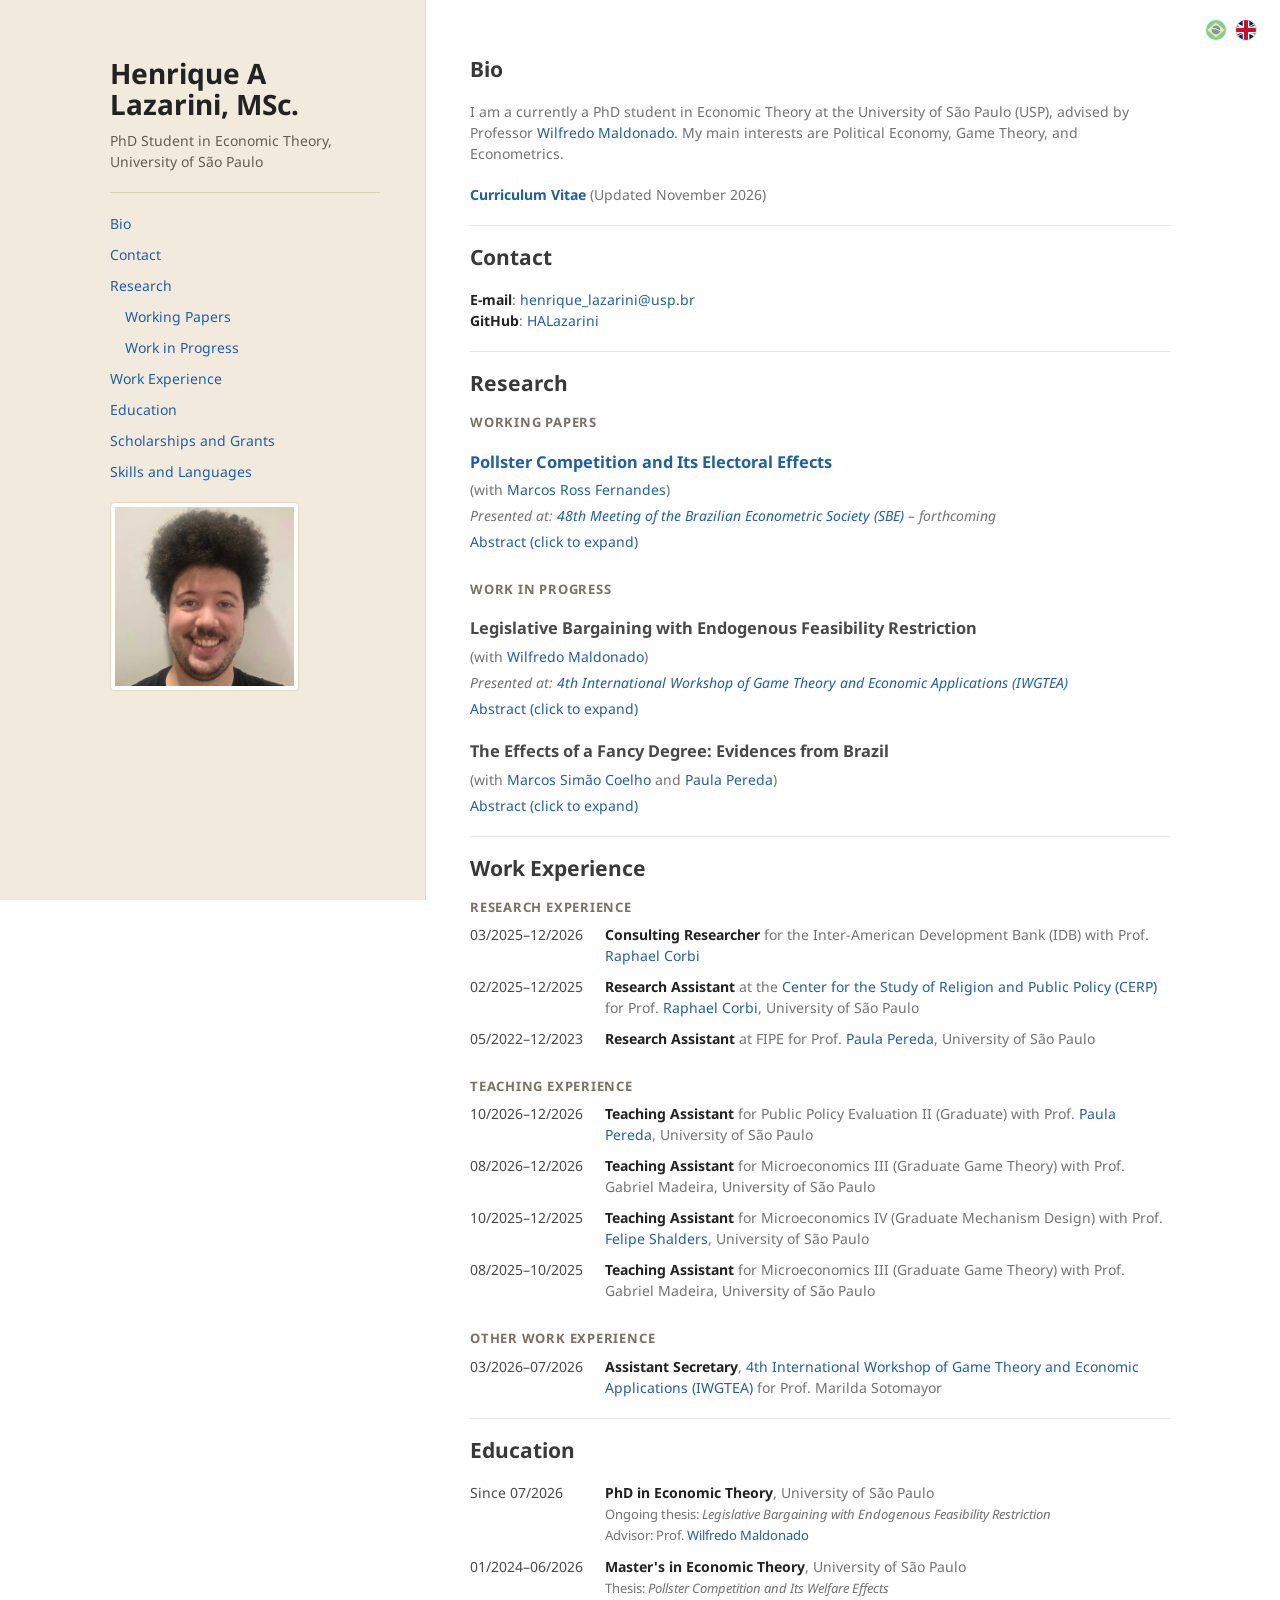
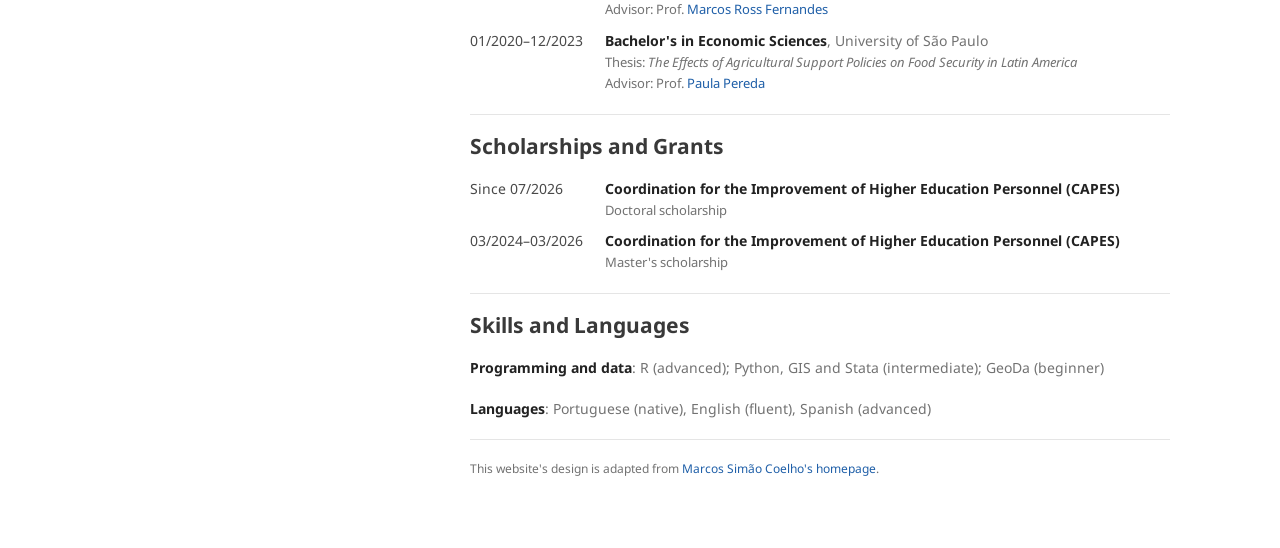
==== commit 2a20663c: "Update index.html" ====
--- a/index.html
+++ b/index.html
@@ -96,7 +96,7 @@
 
     <h2 id="contact">Contact</h2>
     <p>
-      <strong>Email</strong>: <a href="mailto:henrique_lazarini@usp.br">henrique_lazarini@usp.br</a><br>
+      <strong>E-mail</strong>: <a href="mailto:henrique_lazarini@usp.br">henrique_lazarini@usp.br</a><br>
       <strong>GitHub</strong>: <a href="https://github.com/HALazarini">HALazarini</a>
     </p>
 
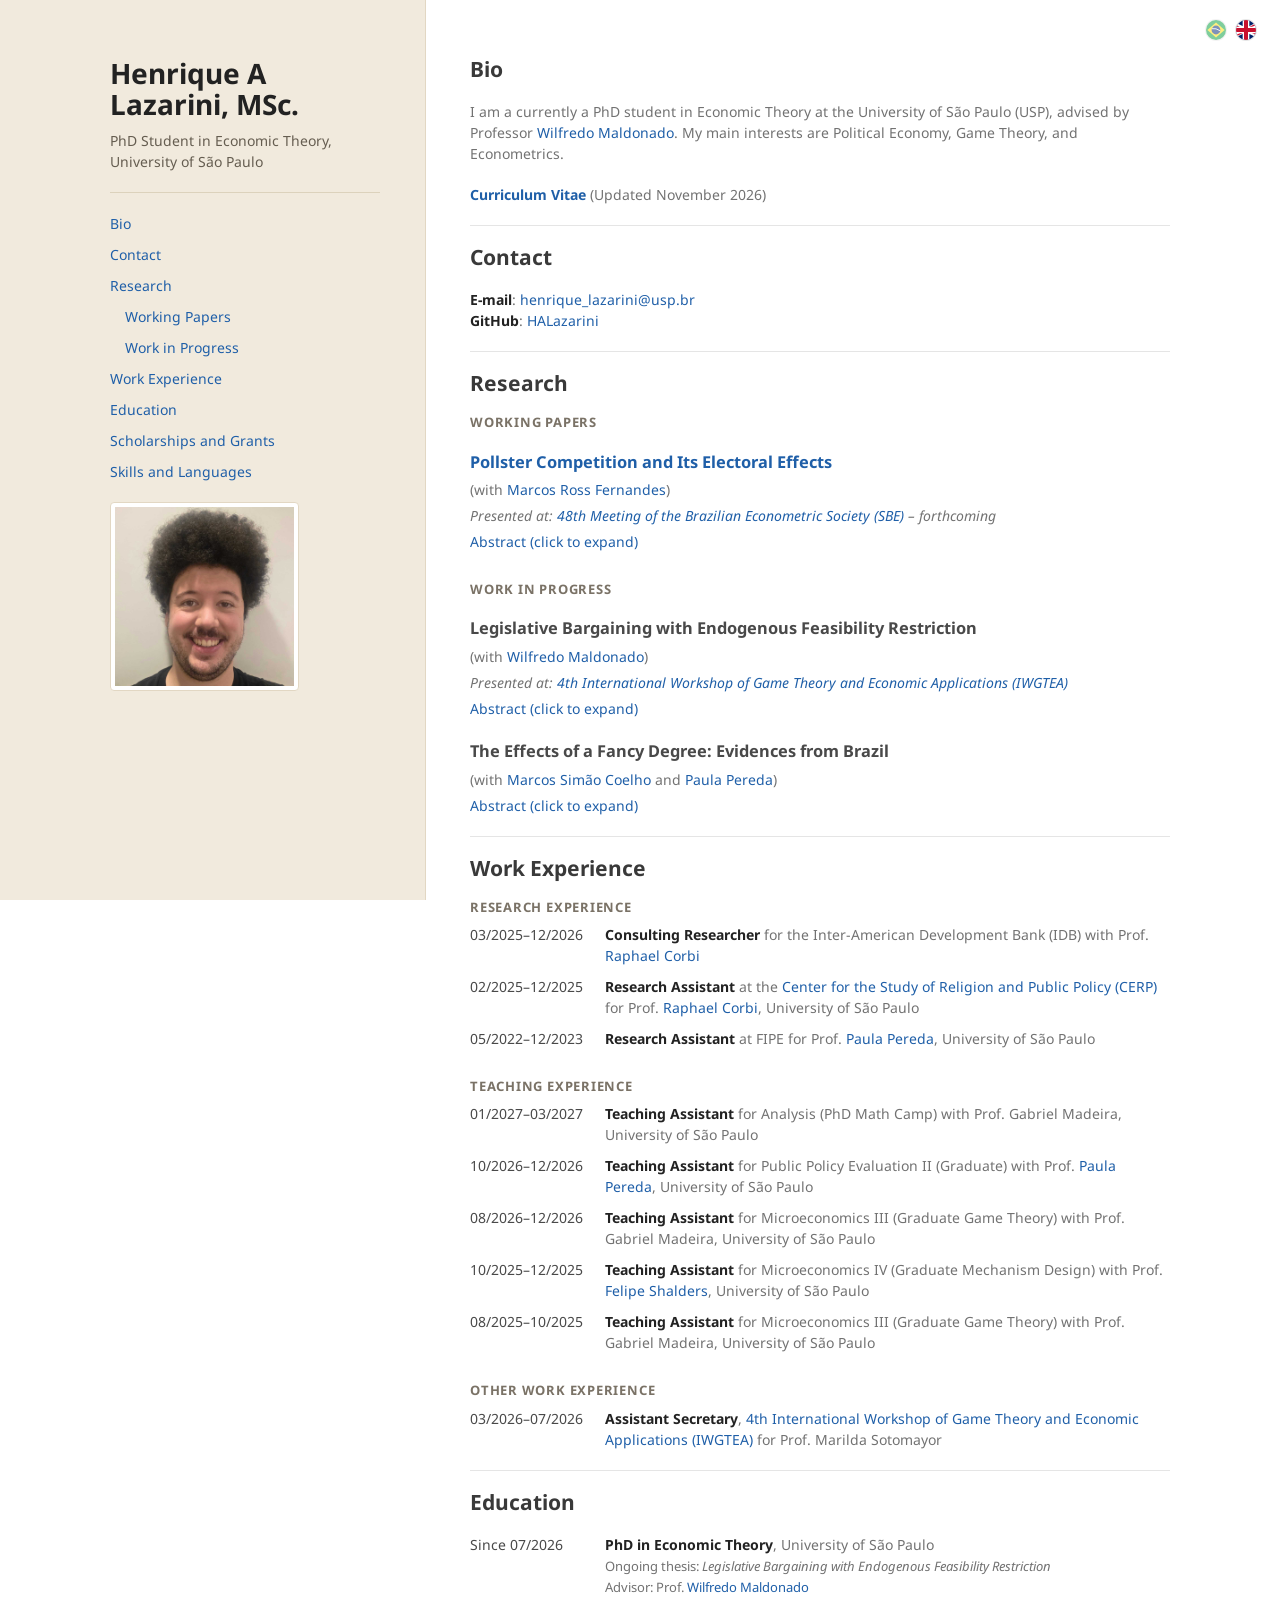
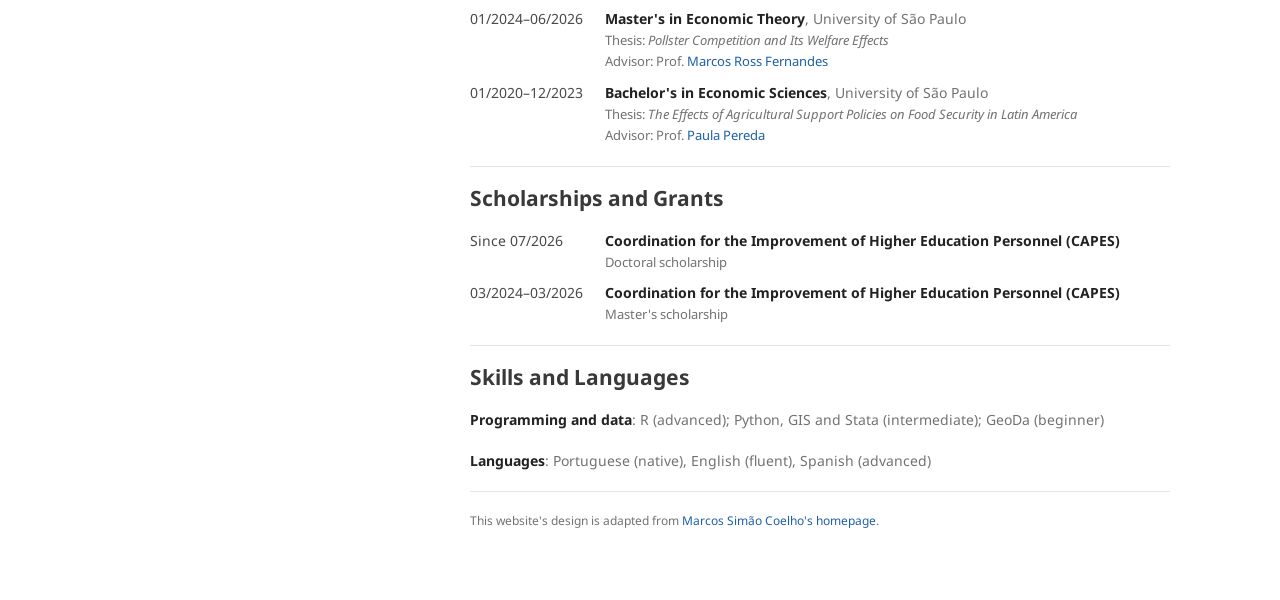
==== commit 8ff533c1: "Update index.html" ====
--- a/index.html
+++ b/index.html
@@ -141,6 +141,7 @@
 
     <h3 class="subhead" id="teaching">Teaching Experience</h3>
     <ul class="entries">
+      <li><span class="year">01/2027–03/2027</span><div><strong>Teaching Assistant</strong> for Analysis (PhD Math Camp) with Prof. Gabriel Madeira, University of São Paulo</span></div></li>
       <li><span class="year">10/2026–12/2026</span><div><strong>Teaching Assistant</strong> for Public Policy Evaluation II (Graduate) with Prof. <a href="https://sites.google.com/site/paulapereda/home">Paula Pereda</a>, University of São Paulo</span></div></li>
       <li><span class="year">08/2026–12/2026</span><div><strong>Teaching Assistant</strong> for Microeconomics III (Graduate Game Theory) with Prof. Gabriel Madeira, University of São Paulo</span></div></li>
       <li><span class="year">10/2025–12/2025</span><div><strong>Teaching Assistant</strong> for Microeconomics IV (Graduate Mechanism Design) with Prof. <a href="https://sites.google.com/view/felipeshalders/home">Felipe Shalders</a>, University of São Paulo</span></div></li>
